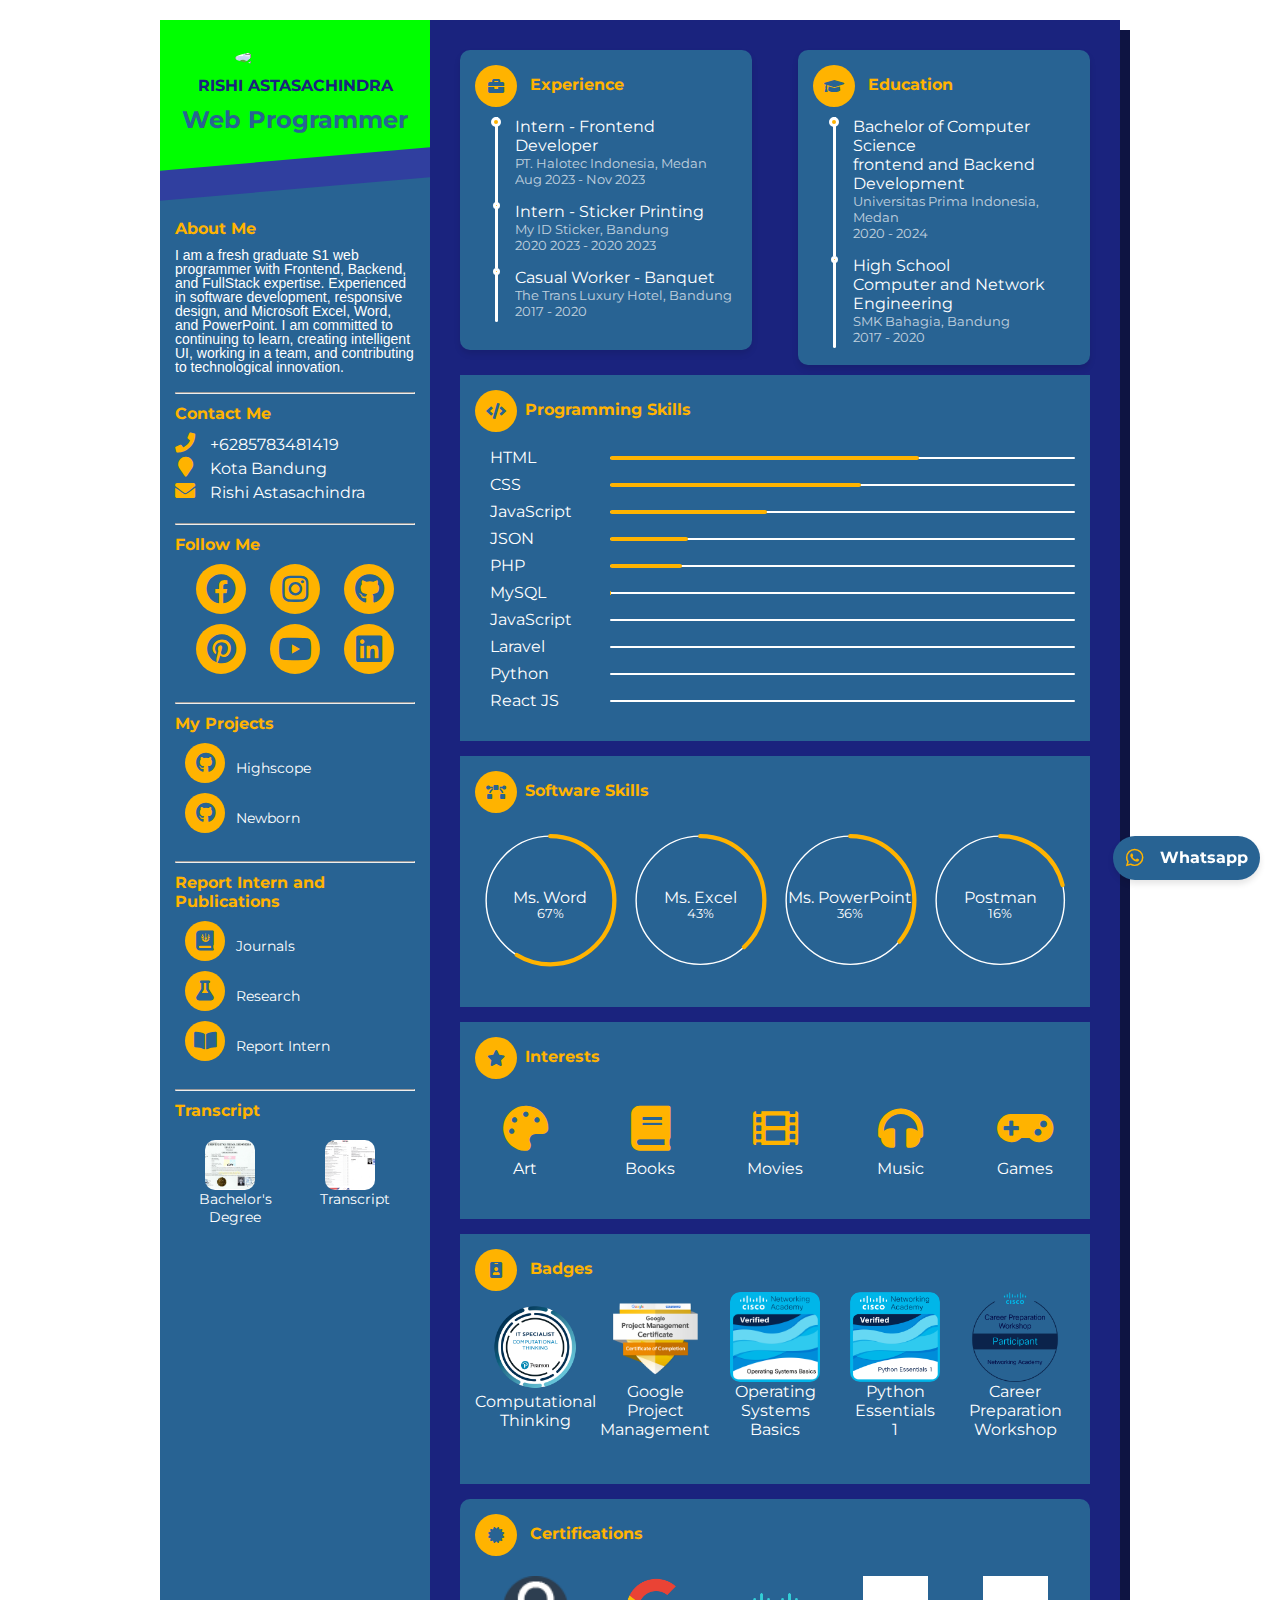
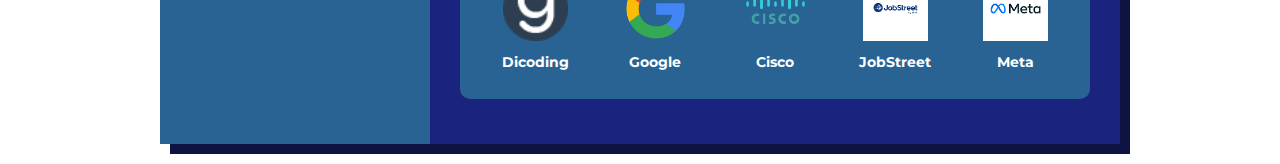
==== index.html @ 14b4bfec "Add files via upload" ====
<!DOCTYPE html>
<html lang="en" >
<head>
  <meta charset="UTF-8">
  <title>Rishi Astasachindra CV</title>
  <link rel="icon" href="img/profile/rocket.png" type="image/png">
  <meta name="viewport" content="width=device-width, initial-scale=1">
<link rel="stylesheet" href="https://use.fontawesome.com/releases/v5.1.0/css/all.css" integrity="sha384-lKuwvrZot6UHsBSfcMvOkWwlCMgc0TaWr+30HWe3a4ltaBwTZhyTEggF5tJv8tbt" crossorigin="anonymous"><link rel="stylesheet" href="https://public.codepenassets.com/css/normalize-5.0.0.min.css">
<link rel="stylesheet" href="https://cdnjs.cloudflare.com/ajax/libs/font-awesome/6.5.1/css/all.min.css">
<link rel="stylesheet" href="https://cdnjs.cloudflare.com/ajax/libs/font-awesome/5.15.4/css/all.min.css">
<link rel="stylesheet" href="./css/style.css">

</head>
<body>
<!-- partial:index.partial.html -->
<div class="resume">
        <div class="base">
          <div class="profile">
            <div class="photo">
              <img src="img/profile/Rishi Astasachindra 223303031001.jpg" />
              <!-- <i class="fas fa-rocket"></i> -->
            </div>
            <div class="info">
              <h1 class="name">Rishi Astasachindra</h1>
              <h2 class="job">Web Programmer</h2>
            </div>
          </div>
          <div class="about">
            <h3>About Me</h3>
                <p>I am a fresh graduate S1 web programmer with Frontend, Backend, and FullStack expertise. Experienced in software development, responsive design, and Microsoft Excel, Word,
                  and PowerPoint. I am committed to continuing to learn, creating intelligent UI, working in a team, and contributing to technological innovation.</p>
                <!-- <h3>Tentang Saya</h3>
                <p>Saya adalah freshgraduate S1 bidang programmer web dengan keahlian Frontend, Backend, dan FullStack. Berpengalaman dalam pengembangan perangkat lunak, desain responsif, 
                  serta Microsoft Excel, Word, dan PowerPoint. Saya berkomitmen untuk terus belajar, menciptakan UI yang cerdas, bekerja dalam tim, dan berkontribusi pada inovasi teknologi.</p> -->
          </div>
          <div class="contact">
            <hr>
            <h3>Contact Me</h3>
            <div class="call"><a href="tel:+6285783481419"><i class="fas fa-phone"></i><span>+6285783481419</span></a></div>
            <div class="address"><a href="https://maps.app.goo.gl/is4iWVfZ4kRwLfsn7"><i class="fas fa-map-marker"></i><span>Kota Bandung</span></a></div>
            <div class="email"><a href="mailto:r.a.sachindra@gmail.com"><i class="fas fa-envelope"></i><span>Rishi Astasachindra</span></a></div>
            <div class="whatsapp"><a href="https://wa.me/+6285783481419/" target="_blank"><i class="fab fa-whatsapp"></i><span>Whatsapp</span></a></div>
          </div>
          <div class="follow">
            <hr>
            <h3>Follow Me</h3>
            <div class="box">
              <a href="https://www.facebook.com/rishiastasachindra/" target="_blank"><i class="fab fa-facebook"></i></a>
              <a href="https://www.instagram.com/astasachindra/" target="_blank"><i class="fab fa-instagram "></i></a>
              <a href="https://github.com/rishia16" target="_blank"><i class="fab fa-github"></i></a>
              <a href="https://www.pinterest.com/astasachindra/" target="_blank"><i class="fab fa-pinterest"></i></a>
              <a href="http://www.youtube.com/@Astasachindra" target="_blank"><i class="fab fa-youtube"></i></a>
              <a href="https://www.linkedin.com/in/rishi-astasachindra-00a386320/" target="_blank"><i class="fab fa-linkedin"></i></a>
            </div>
          </div>
          <div class="projects">
            <hr>
            <h3>My Projects</h3>
            <div class="box">
              <div class="box">
                <a href="https://shieldtech.highscope.or.id/session/signin" target="_blank">
                  <i class="fab fa-github"></i>
                  <span>Highscope</span>
                </a>
                <a href="https://github.com/rishia16/Laravel-lumen-React.Js-Newborn" target="_blank">
                  <i class="fab fa-github"></i>
                  <span>Newborn</span>
                </a>
              </div>
            </div>
          </div>
          <div class="reports">
            <hr>
            <h3>Report Intern and Publications</h3>
            <div class="reports-items">
              <div class="journals">
                <a href="https://jurnal.polgan.ac.id/index.php/sinkron/article/view/13831?articlesBySameAuthorPage=2" target="_blank">
                  <i class="fas fa-journal-whills"></i><span>Journals</span>
                </a>
              </div>
              <div class="research">
                <a href="https://testdigipayapis.digicollect.com/research_reports/6493" target="_blank">
                  <i class="fas fa-flask"></i><span>Research</span>
                </a>
              </div> 
              <div class="articles">
                <a href="https://drive.google.com/file/d/1eZf1e_Tet8DxTvzthvnMhsMJGkxeflIT/view" target="_blank">
                  <i class="fas fa-book-open"></i><span>Report Intern</span>
                </a>
              </div>
            </div>
          </div>
          <div class="transcripts">
            <hr>
            <h3>Transcript</h3>
            <div class="transcripts-items">
              <div class="transcript">
                <img src="img/transcript/BachelorDegree.jpg" alt="Bachelor's Degree" class="transcript-img" onclick="openModal(this)">
                <span>Bachelor's Degree</span>
              </div>
              <div class="transcript">
                <img src="img/transcript/Transcript.jpg" alt="Transcript" class="transcript-img" onclick="openModal(this)">
                <span>Transcript</span>
              </div>
            </div>
          </div>
            <div id="imageModal" class="modal" onclick="closeModal()">
              <span class="close">&times;</span>
              <img class="modal-content" id="imgPreview">
              <div id="caption"></div>
            </div>
          </div>
          <div class="func">
          <div class="container">
            <div class="work">
              <h3><i class="fa fa-briefcase"></i> Experience</h3>
              <ul>
                <li><span>Intern - Frontend Developer</span><small>PT. Halotec Indonesia, Medan</small><small>Aug 2023 - Nov 2023</small></li>
                <li><span>Intern - Sticker Printing</span><small>My ID Sticker, Bandung</small><small>2020 2023 - 2020 2023</small></li>
                <li><span>Casual Worker - Banquet</span><small>The Trans Luxury Hotel, Bandung</small><small>2017 - 2020</small></li>
              </ul>
            </div>
            <div class="edu">
              <h3><i class="fa fa-graduation-cap"></i> Education</h3>
              <ul>
                <li><span>Bachelor of Computer Science<br>frontend and Backend Development</span><small>Universitas Prima Indonesia, Medan</small><small>2020 - 2024  </small></li>
                <li><span>High School<br>Computer and Network Engineering</span><small>SMK Bahagia, Bandung</small><small>2017 - 2020</small></li>
              </ul>
            </div>
          </div>
          
          <div class="skills-prog">
            <h3><i class="fas fa-code"></i>Programming Skills</h3>
            <ul>
              <li data-percent="85"><span>HTML</span>
                <div class="skills-bar">
                  <div class="bar"></div>
                </div>
              </li>
              <li data-percent="85"><span>CSS</span>
                <div class="skills-bar">
                  <div class="bar"></div>
                </div>
              </li>
              <li data-percent="70"><span>JavaScript</span>
                <div class="skills-bar">
                  <div class="bar"></div>
                </div>
              </li>
              <li data-percent="50"><span>JSON</span>
                <div class="skills-bar">
                  <div class="bar"></div>
                </div>
              </li>
              <li data-percent="85"><span>PHP</span>
                <div class="skills-bar">
                  <div class="bar"></div>
                </div>
              </li>
              <li data-percent="50"><span>MySQL</span>
                <div class="skills-bar">
                  <div class="bar"></div>
                </div>
              </li>
              <li data-percent="65"><span>JavaScript</span>
                <div class="skills-bar">
                  <div class="bar"></div>
                </div>
              </li>
              <li data-percent="60"><span>Laravel</span>
                <div class="skills-bar">
                  <div class="bar"></div>
                </div>
              </li>
              <li data-percent="50"><span>Python</span>
                <div class="skills-bar">
                  <div class="bar"></div>
                </div>
              </li>
              <li data-percent="65"><span>React JS</span>
                <div class="skills-bar">
                  <div class="bar"></div>
                </div>
              </li>
            </ul>
          </div>
          <div class="skills-soft">
            <h3><i class="fas fa-bezier-curve"></i>Software Skills</h3>
            <ul>
              <li data-percent="75">
                <svg viewbox="0 0 100 100">
                  <circle cx="50" cy="50" r="45"></circle>
                  <circle class="cbar" cx="50" cy="50" r="45"></circle>
                </svg><span>Ms. Word</span><small></small>
              </li>
              <li data-percent="60">
                <svg viewbox="0 0 100 100">
                  <circle cx="50" cy="50" r="45"></circle>
                  <circle class="cbar" cx="50" cy="50" r="45"></circle>
                </svg><span>Ms. Excel</span><small></small>
              </li>
              <li data-percent="75">
                <svg viewbox="0 0 100 100">
                  <circle cx="50" cy="50" r="45"></circle>
                  <circle class="cbar" cx="50" cy="50" r="45"></circle>
                </svg><span>Ms. PowerPoint</span><small></small>
              </li>
              <li data-percent="65">
                <svg viewbox="0 0 100 100">
                  <circle cx="50" cy="50" r="45"></circle>
                  <circle class="cbar" cx="50" cy="50" r="45"></circle>
                </svg><span>Postman</span><small></small>
              </li>
            </ul>
          </div>
          <div class="interests">
            <h3><i class="fas fa-star"></i>Interests</h3>
            <div class="interests-items">
              <div class="art"><i class="fas fa-palette"></i><span>Art</span></div>
              <div class="art"><i class="fas fa-book"></i><span>Books</span></div>
              <div class="movies"><i class="fas fa-film"></i><span>Movies</span></div>
              <div class="music"><i class="fas fa-headphones"></i><span>Music</span></div>
              <div class="games"><i class="fas fa-gamepad"></i><span>Games</span></div>
            </div>
          </div>
          <div class="badges">
            <h3><i class="fas fa-id-badge"></i> Badges</h3>
              <div class="badges-items">
                <div class="badge">
                  <img src="img/badges/it-specialist-computational-thinking.png" alt="Certificate Image">
                  <span>Computational Thinking</span>
                </div>
                <div class="badge">
                  <img src="img/badges/google-project-management-certificate-v1.png" alt="Certificate Image">
                  <span>Google Project Management</span>
                </div>
                <div class="badge">
                  <img src="img/badges/operating-systems-basics.png" alt="Certificate Image">
                  <span>Operating Systems Basics</span>
                </div>
                <div class="badge">
                  <img src="img/badges/python-essentials-1.1.png" alt="Certificate Image">
                  <span>Python Essentials 1</span>
                </div>
                <div class="badge">
                  <img src="img/badges/career-preparation-workshop.png" alt="Certificate Image">
                  <span>Career Preparation Workshop</span>
                </div>
              </div>
          </div>

          <div class="certifications">
            <h3><i class="fas fa-certificate"></i> Certifications</h3>
            <div class="certifications-items">
                <div class="certification" onclick="window.location.href='dicoding.html'">
                    <img src="img/certification/logo certification/dicoding.png" alt="Dicoding Certificate">
                    <span>Dicoding</span>
                </div>
                <div class="certification" onclick="window.location.href='google.html'">
                    <img src="img/certification/logo certification/google.png" alt="Google Certificate">
                    <span>Google</span>
                </div>
                <div class="certification" onclick="window.location.href='cisco.html'">
                    <img src="img/certification/logo certification/cisco.png" alt="OS Certificate">
                    <span>Cisco</span>
                </div>
                <div class="certification" onclick="window.location.href='jobstreet.html'">
                  <img src="img/certification/logo certification/jobstreet.png" alt="OS Certificate">
                  <span>JobStreet</span>
              </div>
              <div class="certification" onclick="window.location.href='facebookmeta.html'">
                <img src="img/certification/logo certification/facebookmeta.png" alt="OS Certificate">
                <span>Meta</span>
            </div>
                <!-- <div class="certification" onclick="window.location.href='python.html'">
                    <img src="img" alt="Python Certificate">
                    <span>Python Essentials 1</span>
                </div> -->
            </div>
        </div>
        
  </div>
</div>
<!-- partial -->
  <script src='https://cdnjs.cloudflare.com/ajax/libs/jquery/2.2.4/jquery.min.js'></script><script  src="./js/script.js"></script>

</body>
</html>
---- css/style.css ----
@import url("https://fonts.googleapis.com/css?family=Montserrat");
* {
  outline: none;
}

*,
*:before,
*:after {
  box-sizing: inherit;
}

html,
body {
  box-sizing: border-box;
  margin: 0;
  padding: 0;
  transition: 0.5s;
  background: #ffffff;
  cursor: default;
  font-family: "Montserrat", sans-serif;
  font-size: 16px;
}

a {
  text-decoration: none;
  color: #ffffff;
  display: block;
  transition-duration: 0.3s;
}

ul {
  list-style-type: none;
  padding: 0;
}

h3 {
  color: #ffb300;
  margin: 10px 0;
  font-size: 1em;
}

.resume {
  width: 960px;
  background: #1a237e;
  color: #ffffff;
  margin: 20px auto;
  box-shadow: 10px 10px #0e1442;
  position: relative;
  display: flex;
}

.resume .base,
.resume .func {
  box-sizing: border-box;
  float: left;
}

.resume .base > div,
.resume .func > div {
  padding-bottom: 10px;
}

.resume .base > div:last-of-type,
.resume .func > div:last-of-type {
  padding-bottom: 0;
}

.resume .base {
  width: 30%;
  padding: 30px 15px;
  background: #286393;
  color: #ffffff;
}

.resume .base .profile {
  background: #00ff00;
  padding: 30px 15px 40px 15px;
  margin: -30px -15px 45px -15px;
  position: relative;
  z-index: 2;
}

.resume .base .profile::after {
  content: "";
  position: absolute;
  background: #303f9f;
  width: 100%;
  height: 30px;
  bottom: -15px;
  left: 0;
  transform: skewY(-5deg);
  z-index: -1;
}

.resume .base .profile .photo img {
  width: 50%;
  border-radius: 50%;
}

.resume .base .profile .photo {
  display: flex;
  justify-content: center;
  align-items: center;
}

.resume .base .profile .fa-rocket {
  font-size: 100px;
  text-align: center;
  margin: auto;
  color: #286393;
}

.resume .base .profile .info {
  text-align: center;
  color: #ffffff;
}

.resume .base .profile .info .name {
  margin-top: 10px;
  margin-bottom: 0;
  font-size: 1em; /* Ukuran nama menjadi 1em */
  text-transform: uppercase;
  color: #1a237e;
}

.resume .base .profile .info .job {
  margin-top: 10px;
  margin-bottom: 0;
  font-size: 1.50em; /* Ukuran pekerjaan menjadi 1.5em */
  color: #286393;
}


.resume .base .contact div {
  line-height: 24px;
}

.resume .base .contact div a:hover {
  color: #fdd835;
}

.resume .base .contact div a:hover span::after {
  width: 100%;
}

.resume .base .contact div:hover i {
  color: #fdd835;
}

.resume .base .contact div i {
  color: #ffb300;
  width: 20px;
  height: 20px;
  font-size: 20px;
  text-align: center;
  margin-right: 15px;
  transition-duration: 0.3s;
}

.resume .base .contact div span {
  position: relative;
}

.resume .base .contact div span::after {
  content: "";
  position: absolute;
  background: #fdd835;
  height: 1px;
  width: 0;
  bottom: 0;
  left: 0;
  transition-duration: 0.3s;
}

.resume .base .follow .box {
  text-align: center;
  vertical-align: middle;
}

.resume .base .follow .box a {
  display: inline-block;
  vertical-align: text-bottom;
}

.resume .base .follow .box a:hover i {
  background: #fdd835;
  border-radius: 5px;
  transform: rotate(45deg) scale(0.8);
}

.resume .base .follow .box a:hover i::before {
  transform: rotate(-45deg) scale(1.5);
}

.resume .base .follow .box i {
  display: inline-block;
  font-size: 30px;
  background: #ffb300;
  width: 50px;
  height: 50px;
  border-radius: 50%;
  line-height: 50px;
  color: #286393;
  margin: 0 10px 10px 10px;
  transition-duration: 0.3s;
}

.resume .base .follow .box i::before {
  transition-duration: 0.3s;
}

.resume .base .follow .box i.fa::before {
  display: block;
}

.resume .func {
  width: 100%;
  padding: 30px;
}

.resume .func:hover > div {
  transition-duration: 0.5s;
}

.resume .func:hover > div:hover h3 i {
  transform: scale(1.25);
}

.resume .func:hover > div:not(:hover) {
  opacity: 0.5;
}

.resume .func h3 {
  transition-duration: 0.3s;
  margin-top: 0;
}

.resume .func h3 i {
  color: #286393;
  background: #ffb300;
  width: 42px;
  height: 42px;
  font-size: 1em;
  line-height: 42px;
  border-radius: 50%;
  text-align: center;
  vertical-align: middle;
  margin-right: 8px;
  transition-duration: 0.3s;
}

.resume .func .work,
.resume .func .edu {
  float: left;
}

.resume .func .work small,
.resume .func .edu small {
  display: block;
  opacity: 0.7;
}

.resume .func .work ul li,
.resume .func .edu ul li {
  position: relative;
  margin-left: 15px;
  padding-left: 25px;
  padding-bottom: 15px;
}

.resume .func .work ul li:hover::before,
.resume .func .edu ul li:hover::before {
  -webkit-animation: circle 1.2s infinite;
          animation: circle 1.2s infinite;
}

.resume .func .work ul li:hover span,
.resume .func .edu ul li:hover span {
  color: #fdd835;
}

@-webkit-keyframes circle {
  from {
    box-shadow: 0 0 0 0px #fdd835;
  }
  to {
    box-shadow: 0 0 0 6px rgba(255, 255, 255, 0);
  }
}

@keyframes circle {
  from {
    box-shadow: 0 0 0 0px #fdd835;
  }
  to {
    box-shadow: 0 0 0 6px rgba(255, 255, 255, 0);
  }
}
.resume .func .work ul li:first-of-type::before,
.resume .func .edu ul li:first-of-type::before {
  width: 10px;
  height: 10px;
  left: 1px;
}

.resume .func .work ul li:last-of-type,
.resume .func .edu ul li:last-of-type {
  padding-bottom: 3px;
}

.resume .func .work ul li:last-of-type::after,
.resume .func .edu ul li:last-of-type::after {
  border-radius: 1.5px;
}

.resume .func .work ul li::before,
.resume .func .work ul li::after,
.resume .func .edu ul li::before,
.resume .func .edu ul li::after {
  content: "";
  display: block;
  position: absolute;
}

.resume .func .work ul li::before,
.resume .func .edu ul li::before {
  width: 7px;
  height: 7px;
  border: 3px solid #ffffff;
  background: #ffb300;
  border-radius: 50%;
  left: 3px;
  z-index: 1;
}

.resume .func .work ul li::after,
.resume .func .edu ul li::after {
  width: 3px;
  height: 100%;
  background: #ffffff;
  left: 5px;
  top: 0;
}

.resume .func .work ul li span,
.resume .func .edu ul li span {
  transition-duration: 0.3s;
}

.resume .func .work {
  width: 48%;
  background: #286393;
  padding: 15px;
  margin: 0 4% 15px 0;
}

.resume .func .edu {
  width: 48%;
  background: #286393;
  padding: 15px;
}

.resume .func .skills-prog {
  clear: both;
  background: #286393;
  padding: 15px;
}

.resume .func .skills-prog ul {
  margin-left: 15px;
}

.resume .func .skills-prog ul li {
  margin-bottom: 8px;
  display: flex;
  align-items: center;
  transition-duration: 0.3s;
}

.resume .func .skills-prog ul li:hover {
  color: #fdd835;
}

.resume .func .skills-prog ul li:hover .skills-bar .bar {
  background: #fdd835;
  box-shadow: 0 0 0 1px #fdd835;
}

.resume .func .skills-prog ul li span {
  display: block;
  width: 120px;
}

.resume .func .skills-prog ul li .skills-bar {
  background: #ffffff;
  height: 2px;
  width: calc(100% - 120px);
  position: relative;
  border-radius: 2px;
}

.resume .func .skills-prog ul li .skills-bar .bar {
  position: absolute;
  top: -1px;
  height: 4px;
  background: #ffb300;
  box-shadow: 0 0 0 #ffb300;
  border-radius: 5px;
}

.resume .func .skills-soft {
  clear: both;
  background: #286393;
  padding: 15px;
  margin: 15px 0 0;
}

.resume .func .skills-soft ul {
  display: flex;
  justify-content: space-between;
  text-align: center;
}

.resume .func .skills-soft ul li {
  position: relative;
}

.resume .func .skills-soft ul li:hover svg .cbar {
  stroke: #fdd835;
  stroke-width: 4px;
}

.resume .func .skills-soft ul li:hover span,
.resume .func .skills-soft ul li:hover small {
  transform: scale(1.2);
}

.resume .func .skills-soft ul li svg {
  width: 95%;
  fill: transparent;
  transform: rotate(-90deg);
}

.resume .func .skills-soft ul li svg circle {
  stroke-width: 1px;
  stroke: #ffffff;
}

.resume .func .skills-soft ul li svg .cbar {
  stroke-width: 3px;
  stroke: #ffb300;
  stroke-linecap: round;
}

.resume .func .skills-soft ul li span,
.resume .func .skills-soft ul li small {
  position: absolute;
  display: block;
  width: 100%;
  top: 52%;
  transition-duration: 0.3s;
}

.resume .func .skills-soft ul li span {
  top: 40%;
}

.resume .func .interests {
  background: #286393;
  margin: 15px 0 0;
  padding: 15px;
}

.resume .func .interests-items {
  box-sizing: border-box;
  padding: 0 0 15px;
  width: 100%;
  text-align: center;
  display: flex;
  justify-content: space-between;
}

.resume .func .interests-items div {
  display: flex;
  flex-direction: column;
  justify-content: center;
  align-items: center;
  width: 100px;
  height: 100px;
  border-radius: 50%;
}

.resume .func .interests-items div:hover i {
  transform: scale(1.2);
}

.resume .func .interests-items div:hover span {
  color: #fdd835;
  transition-duration: 0.3s;
}

.resume .func .interests-items div i {
  font-size: 45px;
  width: 60px;
  height: 60px;
  line-height: 60px;
  color: #ffb300;
  transition-duration: 0.3s;
}

.resume .func .interests-items div span {
  display: block;
}

.whatsapp {
  position: fixed;
  bottom: 20px;
  right: 20px;
  background-color: #286393;
  padding: 10px 15px;
  border-radius: 25px;
  box-shadow: 0px 4px 6px rgba(0, 0, 0, 0.1);
  display: flex;
  align-items: center;
}

.whatsapp a {
  text-decoration: none;
  color: white;
  font-weight: bold;
  display: flex;
  align-items: center;
}

.whatsapp i {
  font-size: 20px;
  margin-right: 8px;
}

.container {
  display: flex;
  gap: 20px; /* Jarak antar box */
}

.container > div {
  flex: 1; /* Membuat semua div memiliki lebar dan tinggi yang sama */
  background-color: #f9f9f9; /* Warna latar untuk membedakan */
  padding: 20px;
  border-radius: 10px;
  box-shadow: 0px 4px 6px rgba(0, 0, 0, 0.1);
  min-height: 300px; /* Tinggi minimum */
}

.container > div ul {
  list-style: none;
  padding: 0;
  margin: 0;
}


.about p {
  font-family: 'Inter', sans-serif;
  margin: 0;
  line-height: 1; /* Menyesuaikan jarak antar baris */
  font-size: 14px; /* Mengatur ukuran font */
}


.whatsapp {
  position: fixed; /* Tetap di posisi yang sama saat scrolling */
  bottom: 20px; /* Jarak dari bawah */
  right: 20px; /* Jarak dari kanan */
  background-color: #286393;
  padding: 10px 12px;
  border-radius: 25px;
  box-shadow: 0px 4px 6px rgba(0, 0, 0, 0.1);
  display: flex;
  align-items: center;
  z-index: 1000; /* Memastikan tombol berada di atas elemen lain */
}

.whatsapp a {
  text-decoration: none;
  color: white;
  font-weight: bold;
  display: flex;
  align-items: center;
}

.whatsapp i {
  font-size: 20px;
  margin-right: 8px;
}


.container {
  display: flex;
  gap: 20px; /* Jarak antar box */
}

.container > div {
  flex: 1; /* Membuat semua div memiliki lebar dan tinggi yang sama */
  background-color: #f9f9f9; /* Warna latar untuk membedakan */
  padding: 20px;
  border-radius: 10px;
  box-shadow: 0px 4px 6px rgba(0, 0, 0, 0.1);
  min-height: 300px; /* Tinggi minimum */
}

.container > div ul {
  list-style: none;
  padding: 0;
  margin: 0;
}


.about h3 {
  text-align: left;
  font-size: 1em;
  color: #ffb300;
  margin-bottom: 10px;
}

.about p {
  font-family: 'Inter', sans-serif;
  margin: 0;
  line-height: 1; /* Menyesuaikan jarak antar baris */
  font-size: 14px; /* Mengatur ukuran font */
}

@media screen and (max-width: 768px) {
  .resume {
    width: 100%;
    flex-direction: column;
    box-shadow: none;
  }

  .resume .base {
    width: 100%;
    padding: 20px;
  }

  .resume .base .profile .photo img {
    width: 80px; /* Ukuran foto lebih kecil */
  }

  .resume .func {
    width: 100%;
    padding: 20px;
  }

  .resume .func .work,
  .resume .func .edu {
    width: 100%;
    margin: 0 0 15px;
  }

  .resume .func .skills-prog ul li span {
    width: 100px;
  }

  .resume .func .skills-prog ul li .skills-bar {
    width: calc(100% - 100px);
  }

  .resume .func .skills-soft ul {
    flex-wrap: wrap;
    justify-content: center;
  }

  .resume .func .skills-soft ul li {
    width: 45%;
    margin-bottom: 10px;
  }

  .resume .func .interests-items {
    flex-wrap: wrap;
    justify-content: center;
  }

  .resume .func .interests-items div {
    width: 80px;
    height: 80px;
    margin: 5px;
  }

  .container > div {
    min-height: auto;
    padding: 15px;
  }

  .whatsapp {
    bottom: 10px;
    right: 10px;
    padding: 8px 12px;
  }

  .whatsapp i {
    font-size: 16px;
    margin-right: 5px;
  }
}

.resume .base .projects .box {
  text-align: center;
  vertical-align: middle;
}

.resume .base .projects .box a {
  display: flex; /* Menggunakan Flexbox untuk perataan */
  align-items: center; /* Memastikan ikon dan teks sejajar secara vertikal */
  gap: 1px; /* Jarak antara ikon dan teks */
  text-decoration: none;
  color: #ffffff; /* Warna teks */
  font-size: 14px; /* Ukuran font */
  transition: transform 0.3s ease-in-out; /* Efek animasi hover */
}
.resume .base .projects .box a:hover i {
  background: #fdd835;
  border-radius: 5px;
  transform: rotate(45deg) scale(0.8);
}

.resume .base .projects .box a:hover i::before {
  transform: rotate(-45deg) scale(1.5);
}

.resume .base .projects .box i {
  display: inline-block;
  font-size: 20px;
  background: #ffb300;
  width: 40px;
  height: 40px;
  border-radius: 50%;
  line-height: 40px;
  color: #286393;
  margin: 0 10px 10px 10px;
  transition-duration: 0.3s;
}

.resume .base .projects .box i::before {
  transition-duration: 0.3s;
}

.resume .base .projects .box i.fa::before {
  display: block;
}

.resume .base .projects .box a:hover {
  color: #fdd835; /* Warna teks saat hover */
}


.resume .base .reports .reports-items {
  text-align: center;
  vertical-align: middle;
}

.resume .base .reports .reports-items a {
  display: flex; /* Menggunakan Flexbox untuk perataan */
  align-items: center; /* Memastikan ikon dan teks sejajar secara vertikal */
  gap: 1px; /* Jarak antara ikon dan teks */
  text-decoration: none;
  color: #ffffff; /* Warna teks */
  font-size: 14px; /* Ukuran font */
  transition: transform 0.3s ease-in-out; /* Efek animasi hover */
}
.resume .base .reports .reports-items a:hover i {
  background: #fdd835;
  border-radius: 5px;
  transform: rotate(45deg) scale(0.8);
}

.resume .base .reports .reports-items a:hover i::before {
  transform: rotate(-45deg) scale(1.5);
}

.resume .base .reports .reports-items i {
  display: inline-block;
  font-size: 20px;
  background: #ffb300;
  width: 40px;
  height: 40px;
  border-radius: 50%;
  line-height: 40px;
  color: #286393;
  margin: 0 10px 10px 10px;
  transition-duration: 0.3s;
}

.resume .base .reports .reports-items i::before {
  transition-duration: 0.3s;
}

.resume .base .reports .reports-items i.fa::before {
  display: block;
}

.resume .base .reports .reports-items a:hover {
  color: #fdd835; /* Warna teks saat hover */
}

.resume .badges {
  background: #286393;
  margin: 15px 0 0;
  padding: 15px;
  min-height: 250px; /* Tambahkan tinggi minimum agar background lebih panjang */
  display: flex;
  flex-direction: column;
}

.resume .badges-items {
  box-sizing: border-box;
  padding: 0 0 15px;
  width: 100%;
  gap: 30px;
  text-align: center;
  display: flex;
  justify-content: space-between;
}

.resume .badges-items div {
  display: flex;
  flex-direction: column;
  justify-content: center;
  align-items: center;
  width: 80px;
  height: 80px;
  border-radius: 50%;
}

.resume .badges-items div:hover i {
  transform: scale(1.2);
}

.resume .badges-items div:hover span {
  color: #fdd835;
  transition-duration: 0.3s;
}

.resume .badges-items div i {
  font-size: 45px;
  width: 60px;
  height: 60px;
  line-height: 60px;
  color: #ffb300;
  transition-duration: 0.3s;
}

.resume .badges-items div span {
  display: block;
}

.resume .badges-items {
  flex-wrap: wrap;
  justify-content: center;
}

.resume .badges-items div {
  width: 80px;
  height: 80px;
  margin: 5px;
}

.badge {
  width: 100px; /* Perbesar agar lebih proporsional */
  height: auto;
  text-align: center;
  margin: 10px;
}

.badge img {
  width: 90px;
  height: 90px;
  object-fit: cover;
  border-radius: 10px;
}

.badges h3 {
  margin-bottom: 30px; /* Tambahkan jarak agar tidak terlalu dekat dengan items */
}


.resume .base .transcripts .transcripts-items {
  display: flex; /* Menggunakan Flexbox untuk tata letak horizontal */
  align-items: center; 

}

.resume .base .transcripts .transcripts-items div {
  display: flex;
  flex-direction: column;
  align-items: center;
  text-align: center; /* Center text within each div */
}

.resume .base .transcripts.transcripts-items a {
  display: flex;
  align-items: center;
  gap: 10px; /* Jarak antara ikon dan teks */
  text-decoration: none;
  color: #ffffff;
  font-size: 14px;
  transition: color 0.3s ease-in-out; 
}

.resume .base .transcripts .transcripts-items div span {
  color: #ffffff;
  font-size: 14px;
  transition: color 0.3s ease-in-out; 
}

.resume .base .transcript .transcript-items div span:hover {
  color: #fdd835; 
}

.resume .base .transcripts.transcripts-items a:hover i {
  background: #fdd835;
  border-radius: 5px;
  transform: rotate(45deg) scale(0.8);
}

.resume .base .transcripts.transcripts-items a:hover i::before {
  transform: rotate(-45deg) scale(1.5);
}

.resume .base .transcripts.transcripts-items i {
  display: inline-block;
  font-size: 20px;
  background: #ffb300;
  width: 40px;
  height: 40px;
  border-radius: 50%;
  line-height: 40px;
  color: #286393;
  margin-right: 10px; /* Atur margin kanan untuk memberi jarak ke teks */
  transition-duration: 0.3s;
}

.resume .base .transcripts.transcripts-items i::before {
  transition-duration: 0.3s;
}

.resume .base .transcripts.transcripts-items i.fa::before {
  display: block;
}

.resume .base .transcript .transcript-items a:hover {
  color: #fdd835 !important;
}

.resume .base .transcript .transcript-items .link-with-hover:hover {
  color: #fdd835;
}

.transcript {
  width: 100px; 
  height: 100px;
  text-align: center;
  margin: 10px;
}

.transcript img {
  width: 50px;
  height: 50px;
  object-fit: cover;
  cursor: pointer;
  border-radius: 10px;
  margin-right: 10px;
}

/* Modal Styling */
.modal {
  display: none;
  position: fixed;
  z-index: 1000;
  padding-top: 100px;
  left: 0;
  top: 0;
  width: 100%;
  height: 100%;
  overflow: auto;
  background-color: rgba(0, 0, 0, 0.8);
}

.modal-content {
  background-color: #fff;
  margin: auto;
  display: block;
  width: 80%;
  max-width: 800px;
  object-fit: contain;
  border-radius: 10px;
  text-align: center;
  position: relative;

}

#caption {
  text-align: center;
  color: #ccc;
  font-size: 18px;
  margin-top: 10px;
}

.close {
  position: absolute;
  top: 15px;
  right: 35px;
  color: #f1f1f1;
  font-size: 40px;
  font-weight: bold;
  transition: 0.3s;
  cursor: pointer;
}

.close:hover,
.close:focus {
  color: #ff0b0b;
  text-decoration: none;
  cursor: pointer;
}

* Konten dalam modal */
.modal-body img {
    width: 40px; /* Ukuran lebih kecil */
    height: auto; /* Biarkan tinggi mengikuti proporsi */
    margin-top: 10px;
    border-radius: 5px;
    display: block;
    margin-left: auto;
    margin-right: auto;
    max-width: 100%; /* Pastikan gambar tidak melebihi wadah */
}


.modal-body h3 {
    margin-top: 10px;
    color: #286393;
}

.modal-body p {
    color: #333;
}

/* CERTIFICATIONS */
/* Container utama */
.certifications {
  background: #286393;
  margin: 15px 0;
  padding: 15px;
  border-radius: 10px;
  text-align: left;
  min-height: 200px;
}

.certifications h3 {
  margin-bottom: 20px;
  color: #ffb300;
  font-size: 1em;
}

/* Container sertifikat */
.certifications-items {
  display: flex;
  flex-wrap: wrap;
  justify-content: center;
}

/* Kotak sertifikat */
.certification {
  width: 120px;
  height: auto;
  text-align: center;
  cursor: pointer;
  transition: transform 0.3s ease;
}

.certification img {
  width: 65px;
  height:65px;
  object-fit: cover;
}

.certification span {
  display: block;
  margin-top: 8px;
  font-size: 14px;
  font-weight: bold;
  color: white;
}

/* Efek hover */
.certification:hover {
  transform: scale(1.1);
}

.certification:hover span {
  color: #fdd835;
}
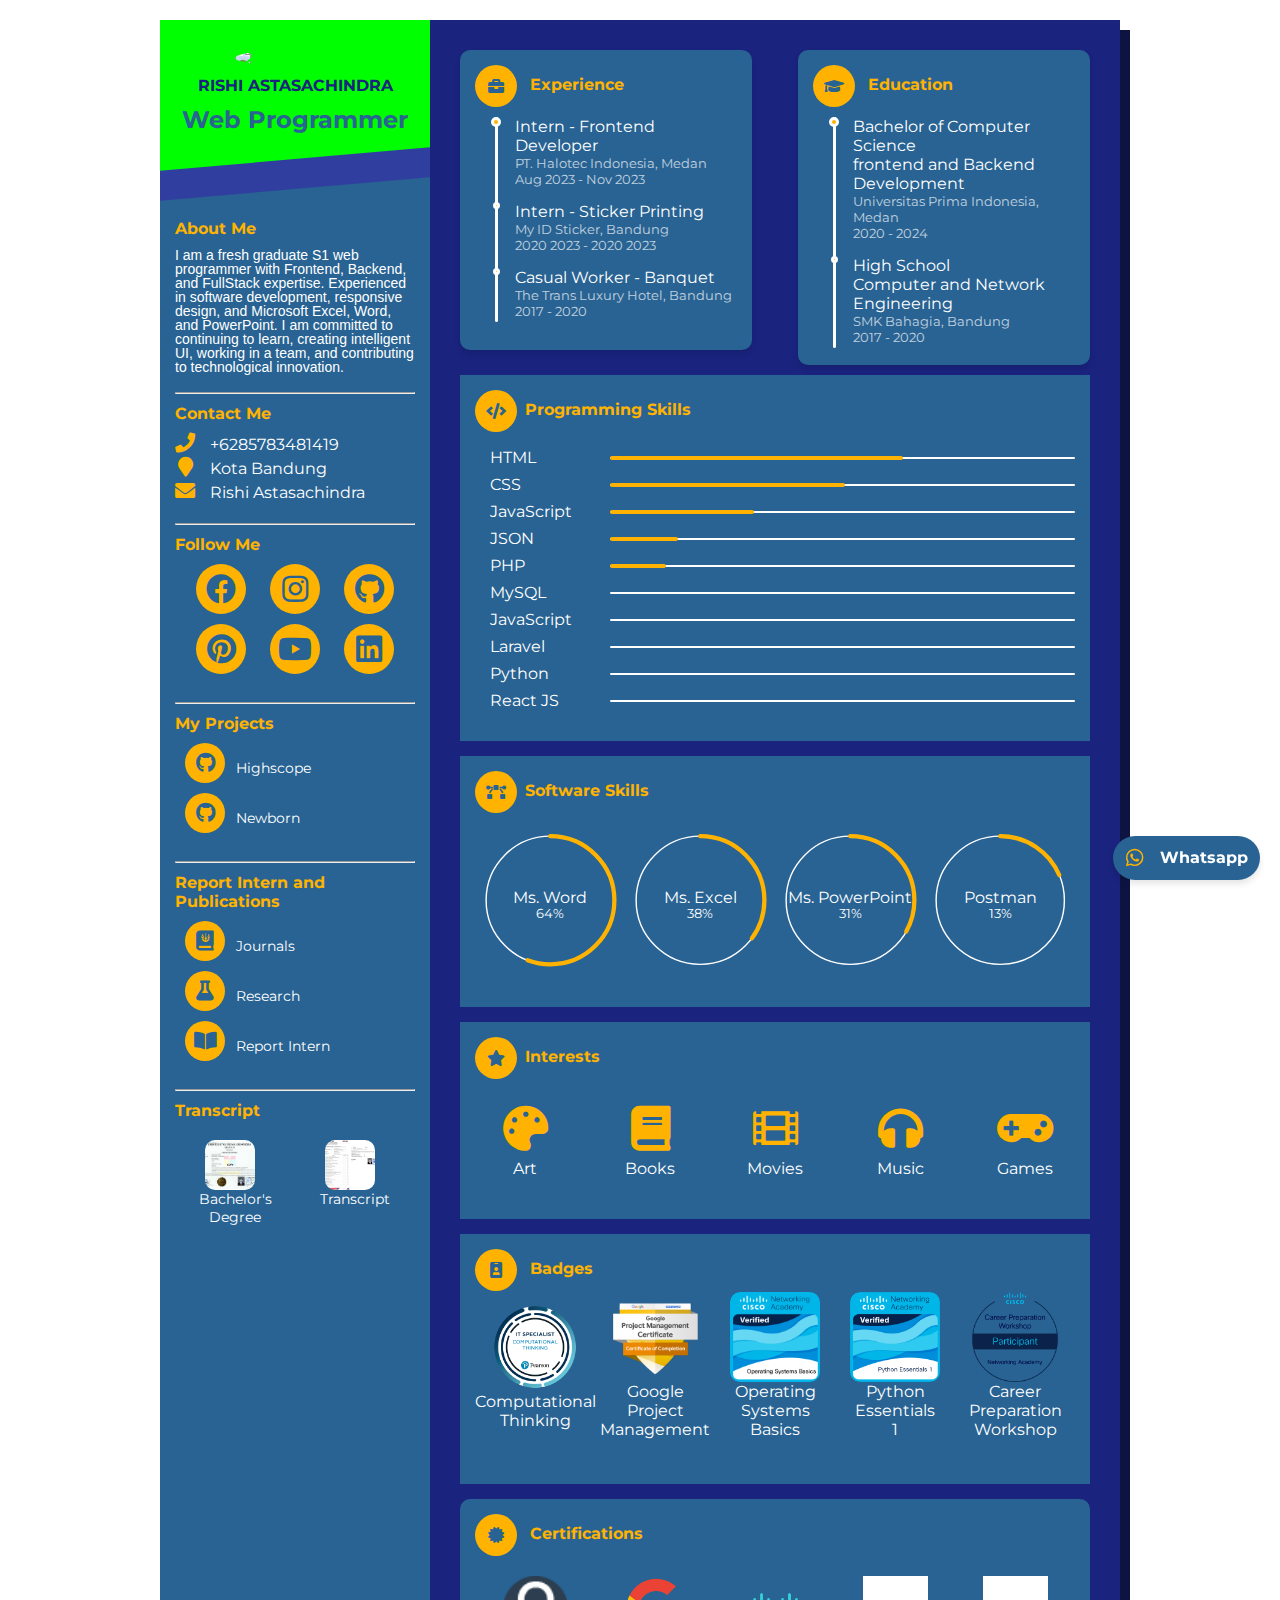
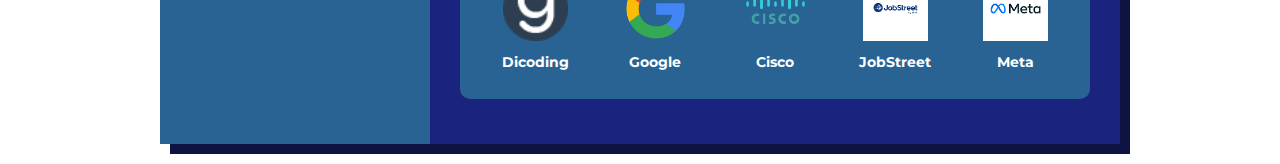
==== commit d3879e3c: "Update index.html" ====
--- a/index.html
+++ b/index.html
@@ -50,7 +50,7 @@
               <a href="https://github.com/rishia16" target="_blank"><i class="fab fa-github"></i></a>
               <a href="https://www.pinterest.com/astasachindra/" target="_blank"><i class="fab fa-pinterest"></i></a>
               <a href="http://www.youtube.com/@Astasachindra" target="_blank"><i class="fab fa-youtube"></i></a>
-              <a href="https://www.linkedin.com/in/rishi-astasachindra-00a386320/" target="_blank"><i class="fab fa-linkedin"></i></a>
+              <a href="https://www.linkedin.com/in/rishi-astasachindra-s-kom-00a386320/" target="_blank"><i class="fab fa-linkedin"></i></a>
             </div>
           </div>
           <div class="projects">
@@ -285,4 +285,4 @@
   <script src='https://cdnjs.cloudflare.com/ajax/libs/jquery/2.2.4/jquery.min.js'></script><script  src="./js/script.js"></script>
 
 </body>
-</html>+</html>
